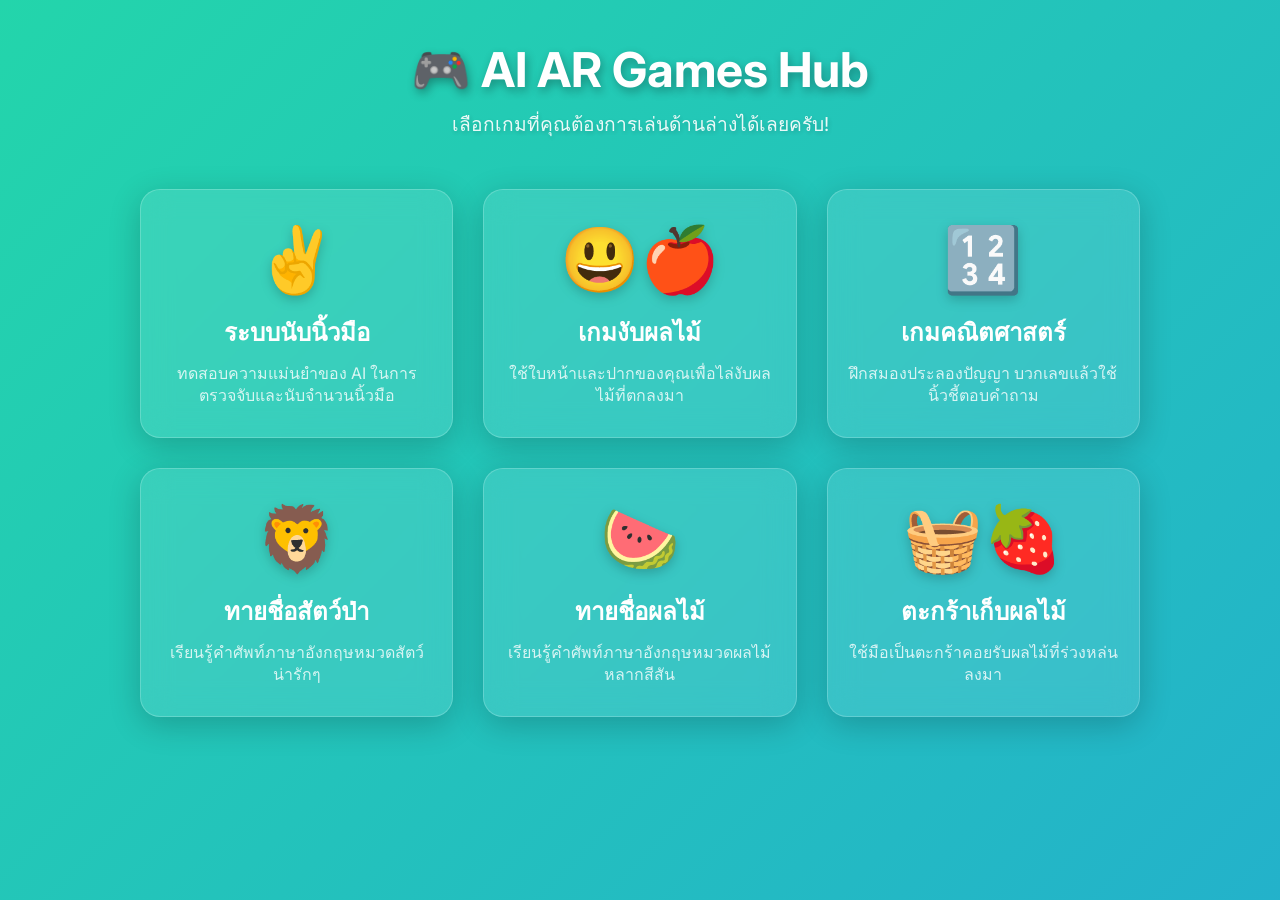
==== index.html @ 3870dc5b "Initial commit of AR Games Hub" ====
<!DOCTYPE html>
<html lang="th">
<head>
    <meta charset="UTF-8">
    <meta name="viewport" content="width=device-width, initial-scale=1.0">
    <title>AI Mini Games Hub</title>
    <!-- Google Fonts for modern typography -->
    <link rel="preconnect" href="https://fonts.googleapis.com">
    <link rel="preconnect" href="https://fonts.gstatic.com" crossorigin>
    <link href="https://fonts.googleapis.com/css2?family=Inter:wght@400;700&display=swap" rel="stylesheet">
    <link rel="stylesheet" href="index.css">
</head>
<body>

    <header>
        <h1>🎮 AI AR Games Hub</h1>
        <p class="subtitle">เลือกเกมที่คุณต้องการเล่นด้านล่างได้เลยครับ!</p>
    </header>

    <div class="menu-grid">
        <!-- Finger Counter -->
        <a href="finger.html" class="game-card">
            <div class="game-icon">✌️</div>
            <h2 class="game-title">ระบบนับนิ้วมือ</h2>
            <p class="game-desc">ทดสอบความแม่นยำของ AI ในการตรวจจับและนับจำนวนนิ้วมือ</p>
        </a>

        <!-- Face Catching Game -->
        <a href="game1.html" class="game-card">
            <div class="game-icon">😃🍎</div>
            <h2 class="game-title">เกมงับผลไม้</h2>
            <p class="game-desc">ใช้ใบหน้าและปากของคุณเพื่อไล่งับผลไม้ที่ตกลงมา</p>
        </a>

        <!-- Math Game -->
        <a href="game2.html" class="game-card">
            <div class="game-icon">🔢</div>
            <h2 class="game-title">เกมคณิตศาสตร์</h2>
            <p class="game-desc">ฝึกสมองประลองปัญญา บวกเลขแล้วใช้นิ้วชี้ตอบคำถาม</p>
        </a>

        <!-- Animal Vocab -->
        <a href="game3.html" class="game-card">
            <div class="game-icon">🦁</div>
            <h2 class="game-title">ทายชื่อสัตว์ป่า</h2>
            <p class="game-desc">เรียนรู้คำศัพท์ภาษาอังกฤษหมวดสัตว์น่ารักๆ</p>
        </a>

        <!-- Fruit Vocab -->
        <a href="game4.html" class="game-card">
            <div class="game-icon">🍉</div>
            <h2 class="game-title">ทายชื่อผลไม้</h2>
            <p class="game-desc">เรียนรู้คำศัพท์ภาษาอังกฤษหมวดผลไม้หลากสีสัน</p>
        </a>

        <!-- Catching Fruits -->
        <a href="game5.html" class="game-card">
            <div class="game-icon">🧺🍓</div>
            <h2 class="game-title">ตะกร้าเก็บผลไม้</h2>
            <p class="game-desc">ใช้มือเป็นตะกร้าคอยรับผลไม้ที่ร่วงหล่นลงมา</p>
        </a>
    </div>

</body>
</html>
---- index.css ----
body {
    margin: 0;
    padding: 0;
    font-family: 'Inter', 'Segoe UI', Tahoma, Geneva, Verdana, sans-serif;
    background: linear-gradient(-45deg, #ee7752, #e73c7e, #23a6d5, #23d5ab);
    background-size: 400% 400%;
    animation: gradientBG 15s ease infinite;
    color: white;
    min-height: 100vh;
    display: flex;
    flex-direction: column;
    align-items: center;
    padding: 40px 20px;
    box-sizing: border-box;
}

@keyframes gradientBG {
    0% { background-position: 0% 50%; }
    50% { background-position: 100% 50%; }
    100% { background-position: 0% 50%; }
}

header {
    text-align: center;
    margin-bottom: 50px;
    animation: fadeInDown 1s ease-out;
}

h1 {
    font-size: 3rem;
    margin: 0 0 10px 0;
    text-shadow: 2px 4px 10px rgba(0, 0, 0, 0.3);
}

p.subtitle {
    font-size: 1.2rem;
    opacity: 0.9;
    margin: 0;
    text-shadow: 1px 2px 5px rgba(0,0,0,0.2);
}

.menu-grid {
    display: grid;
    grid-template-columns: repeat(auto-fit, minmax(280px, 1fr));
    gap: 30px;
    max-width: 1000px;
    width: 100%;
    animation: fadeInUp 1s ease-out 0.3s both;
}

.game-card {
    background: rgba(255, 255, 255, 0.1);
    backdrop-filter: blur(15px);
    -webkit-backdrop-filter: blur(15px);
    border: 1px solid rgba(255, 255, 255, 0.2);
    border-radius: 20px;
    padding: 30px 20px;
    text-align: center;
    text-decoration: none;
    color: white;
    transition: all 0.4s cubic-bezier(0.175, 0.885, 0.32, 1.275);
    box-shadow: 0 8px 32px 0 rgba(0, 0, 0, 0.2);
    display: flex;
    flex-direction: column;
    align-items: center;
    position: relative;
    overflow: hidden;
}

.game-card::before {
    content: '';
    position: absolute;
    top: -50%;
    left: -50%;
    width: 200%;
    height: 200%;
    background: radial-gradient(circle, rgba(255,255,255,0.2) 0%, rgba(255,255,255,0) 70%);
    transform: scale(0);
    transition: transform 0.6s ease-out;
}

.game-card:hover::before {
    transform: scale(1);
}

.game-card:hover {
    transform: translateY(-10px) scale(1.05);
    box-shadow: 0 15px 40px 0 rgba(0, 0, 0, 0.3);
    background: rgba(255, 255, 255, 0.2);
    border-color: rgba(255, 255, 255, 0.5);
}

.game-icon {
    font-size: 4rem;
    margin-bottom: 15px;
    transition: transform 0.3s ease;
    filter: drop-shadow(0 4px 6px rgba(0,0,0,0.2));
}

.game-card:hover .game-icon {
    transform: scale(1.1) rotate(5deg);
}

.game-title {
    font-size: 1.5rem;
    font-weight: bold;
    margin: 0 0 10px 0;
}

.game-desc {
    font-size: 1rem;
    opacity: 0.8;
    margin: 0;
    line-height: 1.4;
}

/* Animations */
@keyframes fadeInDown {
    from { opacity: 0; transform: translateY(-30px); }
    to { opacity: 1; transform: translateY(0); }
}

@keyframes fadeInUp {
    from { opacity: 0; transform: translateY(40px); }
    to { opacity: 1; transform: translateY(0); }
}

/* Responsive tweaks */
@media (max-width: 600px) {
    h1 { font-size: 2.2rem; }
    .menu-grid { grid-template-columns: 1fr; }
}
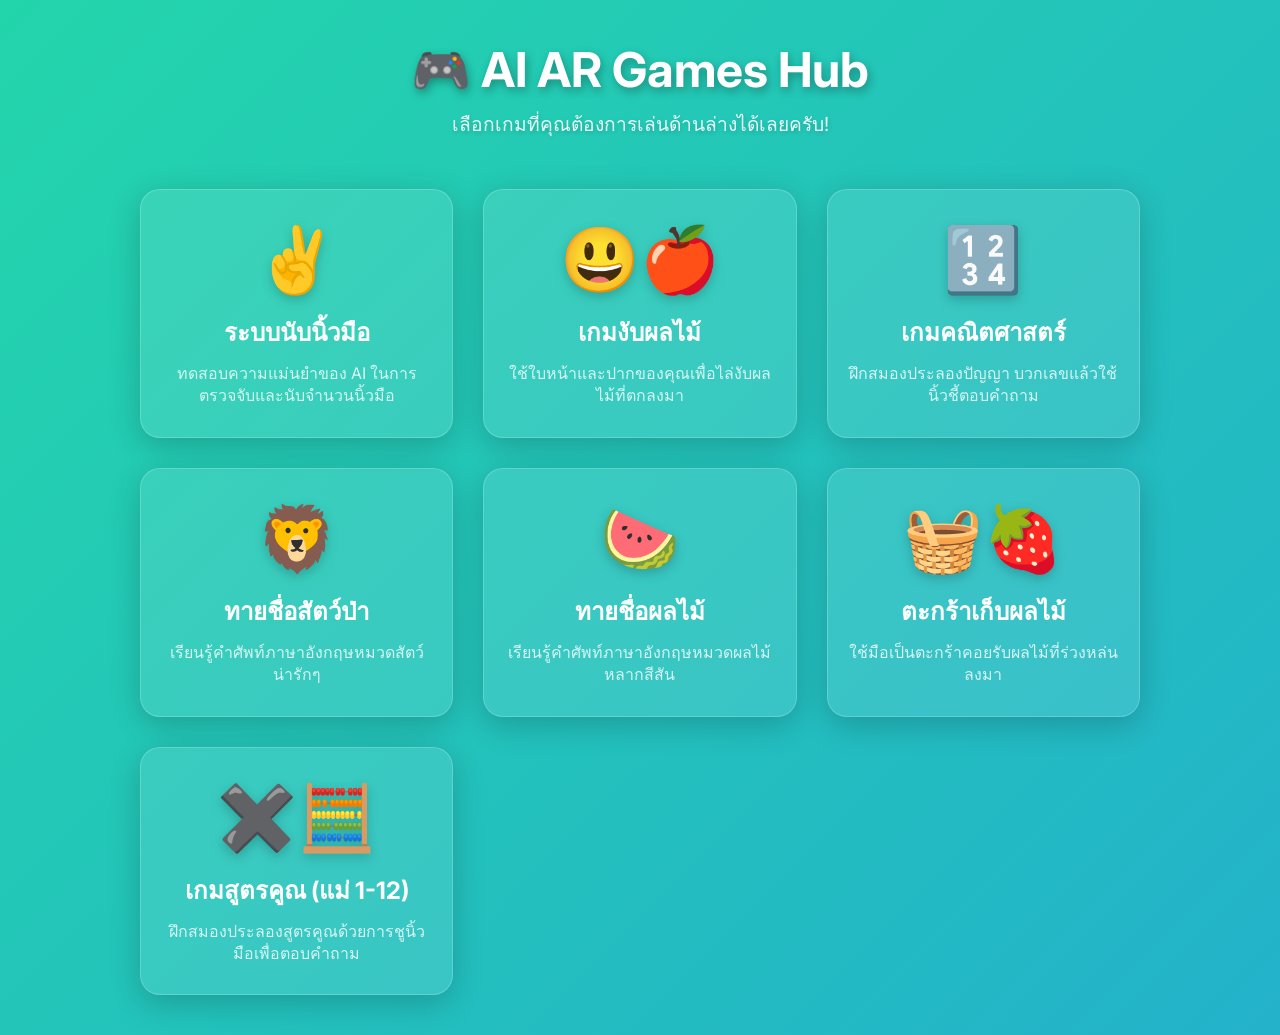
==== commit 15e6a490: "Auto-commit: Implement Game 6 - Multiplication Table up to 12" ====
--- a/index.html
+++ b/index.html
@@ -59,6 +59,13 @@
             <h2 class="game-title">ตะกร้าเก็บผลไม้</h2>
             <p class="game-desc">ใช้มือเป็นตะกร้าคอยรับผลไม้ที่ร่วงหล่นลงมา</p>
         </a>
+
+        <!-- Multiplication Table -->
+        <a href="game6.html" class="game-card">
+            <div class="game-icon">✖️🧮</div>
+            <h2 class="game-title">เกมสูตรคูณ (แม่ 1-12)</h2>
+            <p class="game-desc">ฝึกสมองประลองสูตรคูณด้วยการชูนิ้วมือเพื่อตอบคำถาม</p>
+        </a>
     </div>
 
 </body>
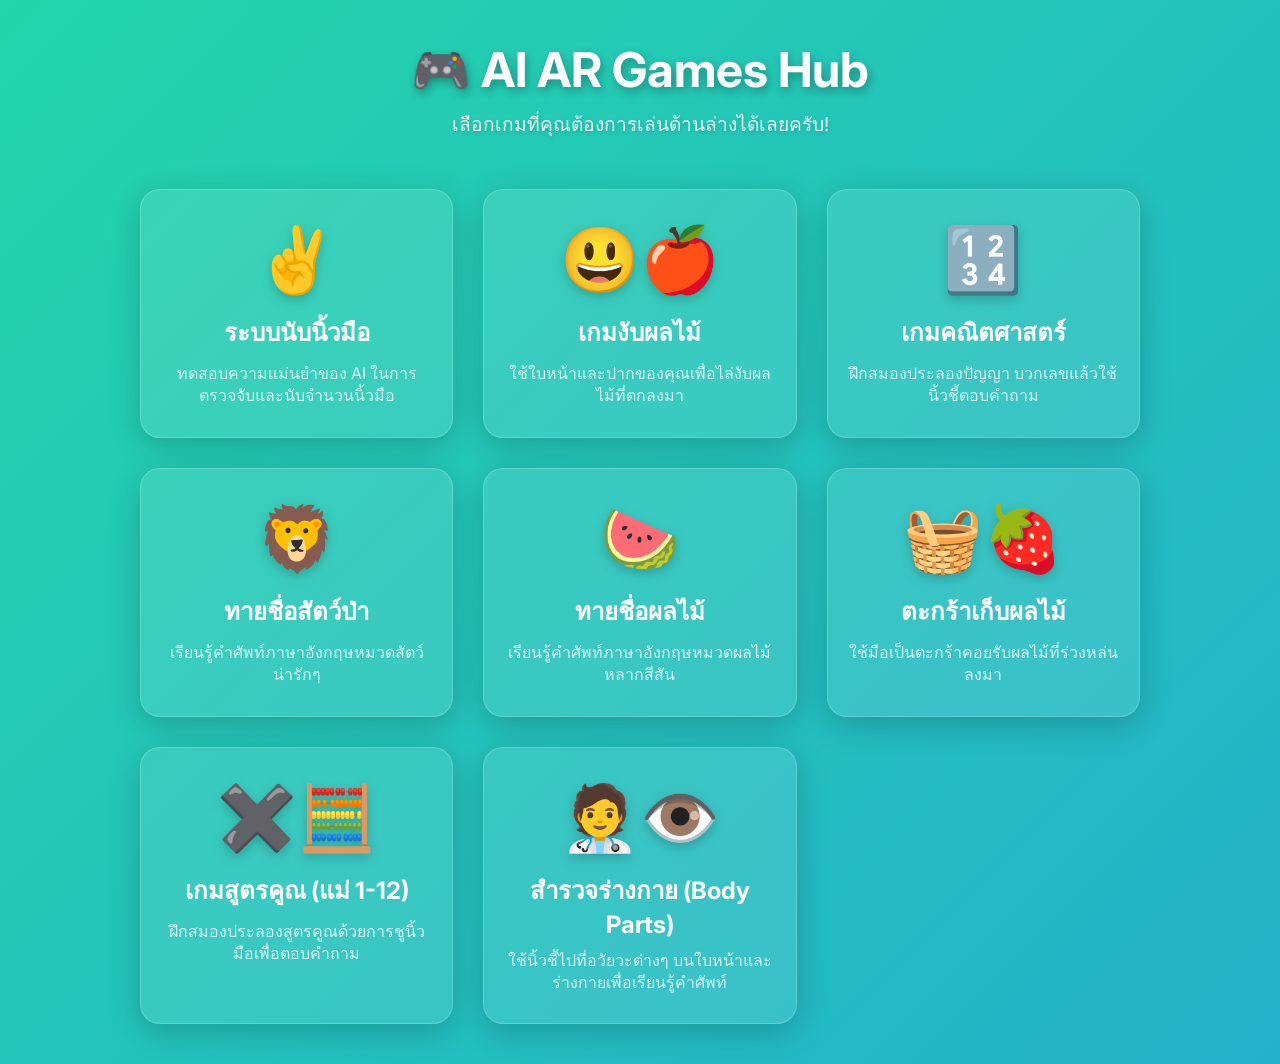
==== commit 60509ad9: "Auto-commit: Implement Game 7 - AR Body Parts Explorer" ====
--- a/index.html
+++ b/index.html
@@ -66,6 +66,13 @@
             <h2 class="game-title">เกมสูตรคูณ (แม่ 1-12)</h2>
             <p class="game-desc">ฝึกสมองประลองสูตรคูณด้วยการชูนิ้วมือเพื่อตอบคำถาม</p>
         </a>
+
+        <!-- Body Parts AR Explorer -->
+        <a href="game7.html" class="game-card">
+            <div class="game-icon">🧑‍⚕️👁️</div>
+            <h2 class="game-title">สำรวจร่างกาย (Body Parts)</h2>
+            <p class="game-desc">ใช้นิ้วชี้ไปที่อวัยวะต่างๆ บนใบหน้าและร่างกายเพื่อเรียนรู้คำศัพท์</p>
+        </a>
     </div>
 
 </body>
